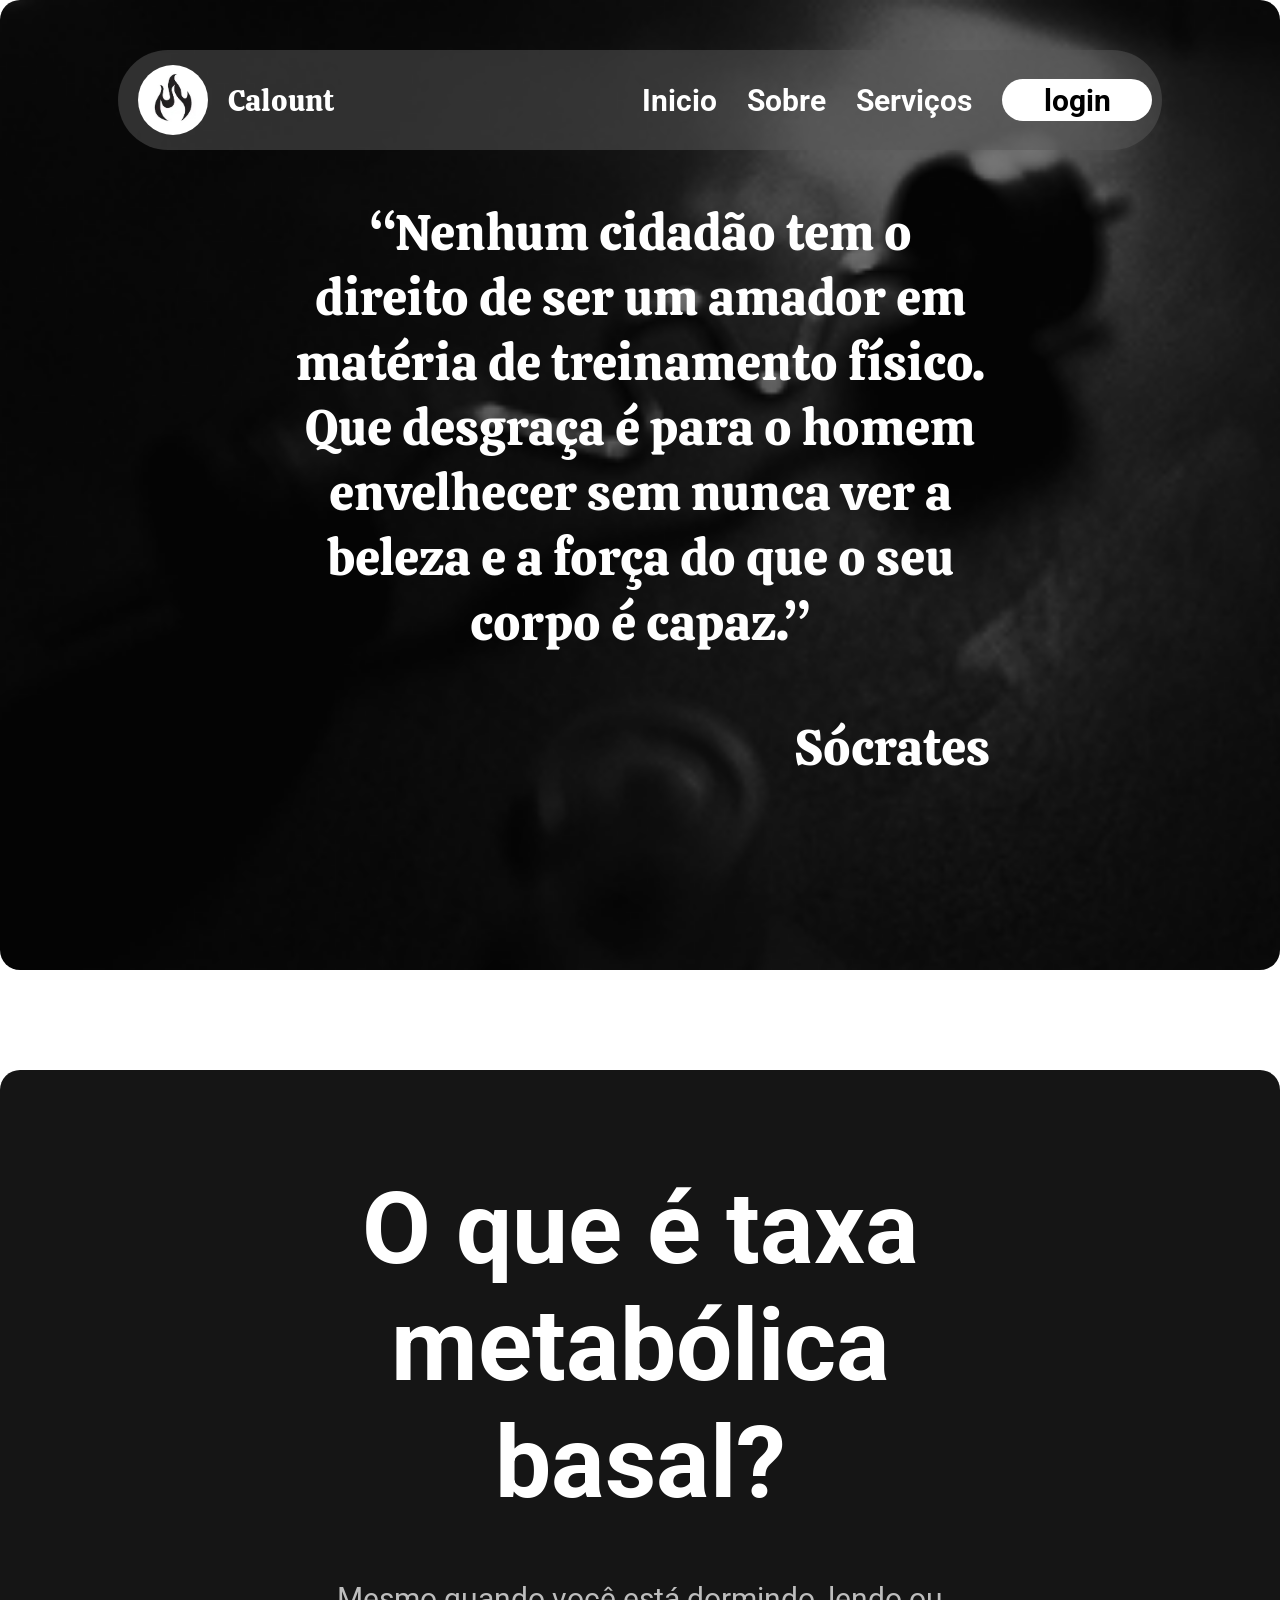
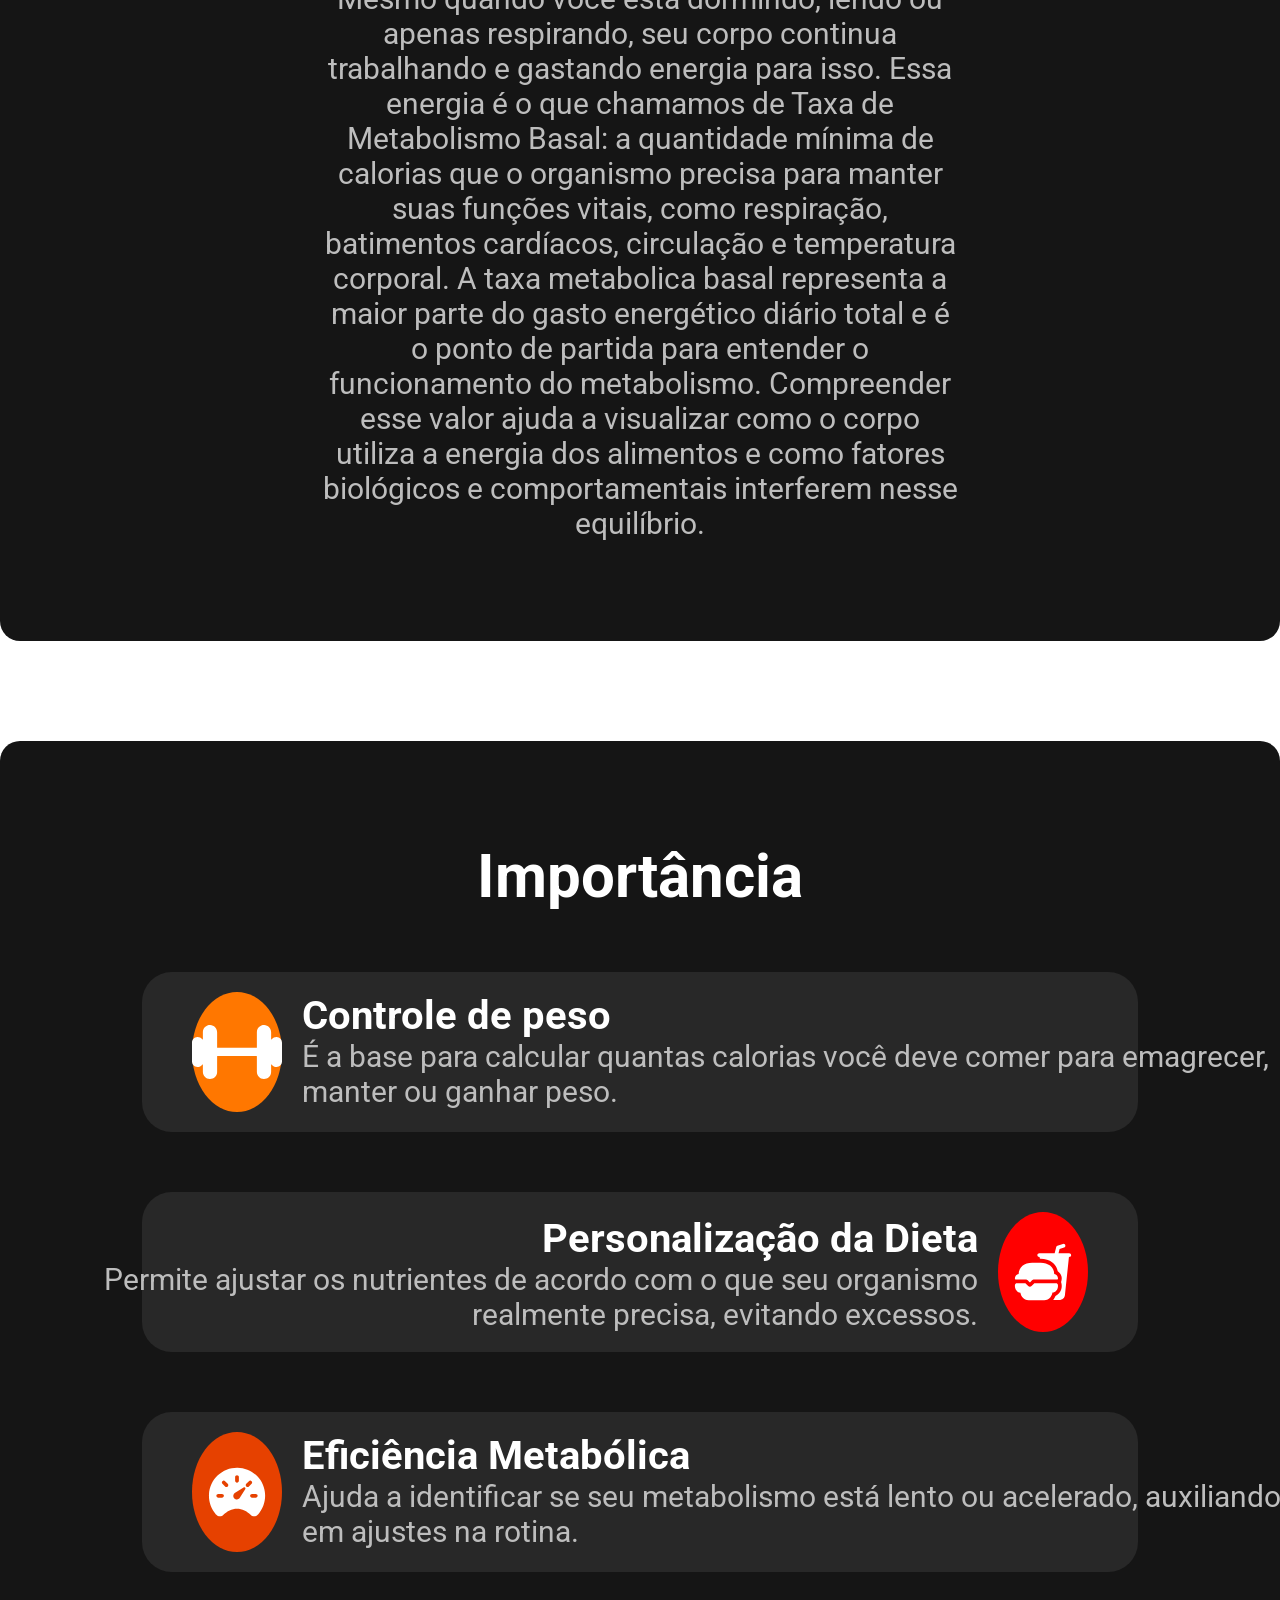
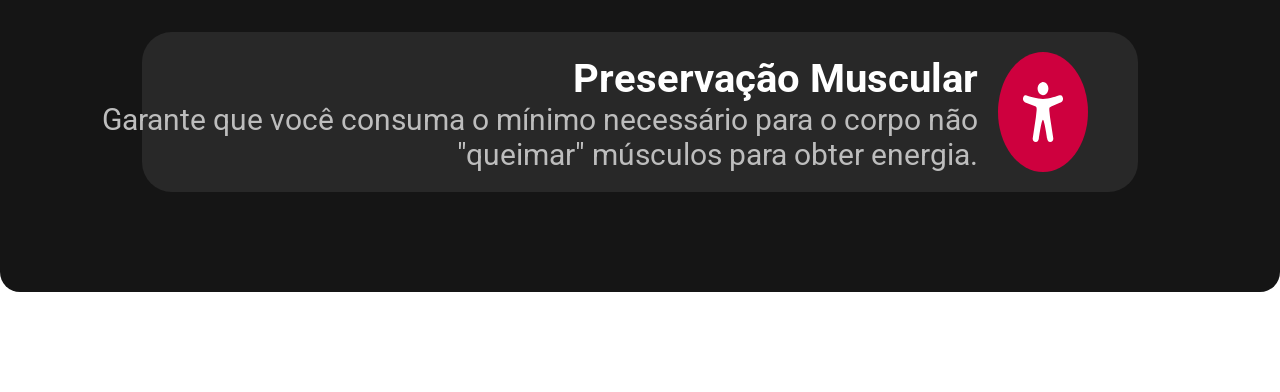
==== Institucional-web-site/landing-page/index.html @ 36893584 "feat: adding header, informations and benefics" ====
<!DOCTYPE html>
<html lang="en">
<head>
    <meta charset="UTF-8">
    <meta name="viewport" content="width=device-width, initial-scale=1.0">
    <title>Document</title>
    <link rel="stylesheet" href="styles/styleHeader.css">
    <link rel="stylesheet" href="styles/style.css">
    <link rel="stylesheet" href="styles/styleInitial.css">
    <link rel="stylesheet" href="styles/styleQuote.css">
    <link rel="stylesheet" href="styles/styleCardAbout.css">
    <link rel="stylesheet" href="styles/styleMetbolicRate.css">
    <link rel="stylesheet" href="styles/styleImportanceCard1.css">
    <link rel="stylesheet" href="styles/styleImportanceCard2.css">
    <link rel="stylesheet" href="styles/styleImportanceCard3.css">
    <link rel="stylesheet" href="styles/styleImportanceCard4.css">
</head>
<body>
    <div class="initialContainer">
        <header class="headerContainer">
            <div class="logoContainer">
                <div class="imgContainer">
                    <img src="../IMGs/logo.jpg" >
                </div>
                <div class="spanContainer">
                    <span>Calount</span>
                </div>
            </div>

            <div class="guideContainer">
                <span>Inicio</span>
                <span>Sobre</span>
                <span>Serviços</span>
                <button class="buttonContainer">login</button>
            </div>
        </header>

        <div class="quoteContainer">
            <div class="sentenceContainer">
                <span>“Nenhum cidadão tem o direito de ser um amador em matéria de treinamento físico. Que desgraça é para o homem envelhecer sem nunca ver a beleza e a força do que o seu corpo é capaz.”</span>
            </div>
            <div class="autorContainer">
                <span>Sócrates</span>
            </div>

            <div>
            </div>
            <div>
            </div>
        </div>
    </div>

    <div class="aboutContainer">
        <div class="titleImgContainer">
            <div class="titleContainer">
                <span>
                    O que é taxa metabólica basal?
                </span>
            </div>

        </div>

        <div class="decContainer">
            <span>
                Mesmo quando você está dormindo, lendo ou apenas respirando, seu corpo continua trabalhando e gastando energia para isso. Essa energia é o que chamamos de Taxa de Metabolismo Basal: a quantidade mínima de calorias que o organismo precisa para manter suas funções vitais, como respiração, batimentos cardíacos, circulação e temperatura corporal.

                A taxa metabolica basal representa a maior parte do gasto energético diário total e é o ponto de partida para entender o funcionamento do metabolismo. Compreender esse valor ajuda a visualizar como o corpo utiliza a energia dos alimentos e como fatores biológicos e comportamentais interferem nesse equilíbrio.


            </span>
        </div>
       
    </div>

    <div class="importanceContainer">
        <span class="importanceTitle">Importância</span>


        <div class="cardTopic1">
            <div class="imgContainer1">
                <img src="../IMGs/halter.svg">
            </div>
            <div class="textContainer1">
                <span class="title1">Controle de peso</span>
                <span class="text1">É a base para calcular quantas calorias você deve comer para emagrecer, manter ou ganhar peso.</span>
            </div>
        </div>

        <div class="cardTopic2">
            <div class="textContainer2">
                <span class="title2">Personalização da Dieta</span>
                <span class="text2">Permite ajustar os nutrientes de acordo com o que seu organismo realmente precisa, evitando excessos.</span>
            </div>
             <div class="imgContainer2">
                <img src="../IMGs/fast-food.svg">
            </div>
        </div>

        <div class="cardTopic3">
            <div class="imgContainer3">
                <img src="../IMGs/speedometer.svg">
            </div>
            <div class="textContainer3">
                <span class="title3">Eficiência Metabólica</span>
                <span class="text3">Ajuda a identificar se seu metabolismo está lento ou acelerado, auxiliando em ajustes na rotina.</span>
            </div>
        </div>

         <div class="cardTopic4">
            <div class="textContainer4">
                <span class="title4">Preservação Muscular</span>
                <span class="text4">Garante que você consuma o mínimo necessário para o corpo não "queimar" músculos para obter energia.</span>
            </div>
             <div class="imgContainer4">
                <img src="../IMGs/guy.svg">
            </div>
        </div>

        
        
         
        
    </div>

    <div>
        
    </div>

</body>
</html>
---- Institucional-web-site/landing-page/styles/styleHeader.css ----
.initialContainer .headerContainer{
    background-color: #56565682;
    width: 80%;
    height: 100px;
    display: flex;
    flex-direction: row;
    align-items: center;
    padding-left: 20px;
    border-radius: 100px;
    display: flex;
    justify-content: space-between;
}

.initialContainer .headerContainer .logoContainer {
    height: 100%;
    width: 260px;
    display: flex;
    flex-direction: row;
    align-items: center;
    
}

.initialContainer .headerContainer .logoContainer .imgContainer {
    border-radius: 100%;
    height: 70%;
    width: 70px;
}
.initialContainer .headerContainer .logoContainer .imgContainer img{
    height: 100%;
    width: 100%;
    border-radius: 100%;
}

.initialContainer .headerContainer .logoContainer .spanContainer {
    font-size: 30px;
    font-family: "calistoga";
    color: white;
    padding-left: 20px;
}

.initialContainer .headerContainer .logoContainer .spanContainer:hover{
    cursor: default;
}

.initialContainer .headerContainer .guideContainer {
    display: flex;
    flex-direction: row;
    height: 70%;
    padding: 10px;
    justify-content: center;
    align-items: center;
    gap: 30px;
   
}

.initialContainer .headerContainer .guideContainer span {
    font-family: "roboto";
    font-weight: bold;
    color: white;
    font-size: 30px;
}
.initialContainer .headerContainer .guideContainer span:hover{
    color: rgb(210, 210, 210);
    cursor: pointer;

}

.initialContainer .headerContainer .guideContainer span:active{
    color: rgb(161, 161, 161);
    transform: scale(0.98);
    
}

.initialContainer .headerContainer .guideContainer .buttonContainer {
    height: 60%;
    width: 150px;
    border-radius: 30px;
    font-family: "roboto";
    font-size: 30px;
    font-weight: bold;
    color: black;
    background-color: rgb(255, 255, 255);
}
.initialContainer .headerContainer .guideContainer .buttonContainer:hover {
    background-color: rgb(210, 210, 210);
}
.initialContainer .headerContainer .guideContainer .buttonContainer:active{
    background-color: rgb(161, 161, 161);
    transform: scale(0.98);
}
---- Institucional-web-site/landing-page/styles/style.css ----
@font-face {
    font-family: "calistoga";
    src: url(../../font/Calistoga-Regular.ttf) format("woff2");
}

@font-face {
    font-family: "roboto";
    src: url(../../font/Roboto-VariableFont_wdth\,wght.ttf) format("woff2");
}

* {
  margin: 0;
  padding: 0;
  border: 0;
  
  
}
body{
    background-color: rgb(255, 255, 255);
    display: flex;
    flex-direction: column;
    align-items: center;
    gap: 100px;
}
---- Institucional-web-site/landing-page/styles/styleInitial.css ----
.initialContainer {
    background-image: url("../../IMGs/gym.png");
    background-repeat: no-repeat;
    background-size: cover;
    display: flex;
    align-items: center;
    padding-top: 50px;
    padding-bottom: 70px;
    width: 100%;
    flex-direction: column;
    gap: 50px;
    border-radius: 20px;
}
---- Institucional-web-site/landing-page/styles/styleQuote.css ----
.quoteContainer {

width: 700px;
display: flex;
justify-content: center;
flex-direction: column;
font-family: "calistoga";
font-size: 50px;
color: white;
gap: 60px;
}

.quoteContainer .sentenceContainer {

display: flex;
text-align: center;
height: 80%;
}

.quoteContainer .autorContainer {
display: flex;
justify-content: flex-end;
}
---- Institucional-web-site/landing-page/styles/styleMetbolicRate.css ----
.aboutContainer {
    background-color: #151515;
    width: 100%;
    border-radius: 20px;
    display: flex;
    flex-direction: column;
    justify-content: center;
    align-items: center;
    gap: 60px;
    padding-bottom: 100px;
    padding-top: 100px;
     /* background: linear-gradient(to top, #ffffff, #151515); */
}
.aboutContainer .titleImgContainer{
    display: flex;
    flex-direction: row;
    justify-content: center;
    width: 100%;
   
}

.aboutContainer .titleContainer{
    display: flex;
    justify-content: center;
    text-align: center;
    width: 50%;
    align-items: center;
    font-family: "roboto";
    font-weight: bold;
    color: white;
    font-size: 100px;
}

.aboutContainer .decContainer{
font-family: "roboto";
font-size: 30px;
text-align: center;
color: #BDBDBD;
width: 50%;
}
---- Institucional-web-site/landing-page/styles/styleImportanceCard1.css ----
.importanceContainer {
    background-color: #151515;
    width: 100%;
    border-radius: 20px;
    display: flex;
    flex-direction: column;
    justify-content: center;
    align-items: center;
    gap: 60px;
    padding-bottom: 100px;
    padding-top: 100px;
}
.importanceContainer .importanceTitle {
    color: white;
    font-family: "roboto";
    font-size: 60px;
    font-weight: bold;
}

.importanceContainer .cardTopic1 {
    background-color: rgb(40, 40, 40);
     width: 70%;
    height: 120px;
    padding: 20px;
    padding-left: 50px;
    padding-right: 50px;
    display: flex;
    flex-direction: row;
    gap: 20px;
    border-radius: 30px;
}

.importanceContainer .cardTopic1 .imgContainer1 {
    background-color: #FF7700;
    height: 120px;
    width: 120px;
    border-radius: 100%;
    display: flex;
    justify-content: center;
}

.importanceContainer .cardTopic1 .imgContainer1 img{
  
    height: 60px;
    width: 90px;
    display: flex;
    justify-content: center;
    align-self: center;
}

.importanceContainer .cardTopic1 .textContainer1 {  
    display: flex;
    flex-direction: column;
}

.importanceContainer .cardTopic1 .textContainer1 .title1{
    font-family: "roboto";
    color: white;
    font-size: 40px;
    font-weight: bold;
}

.importanceContainer .cardTopic1 .textContainer1 .text1{
    font-family: "roboto";
    width: 1000px;
    color: #BDBDBD;
    font-size: 30px;
    text-align: left;
}
---- Institucional-web-site/landing-page/styles/styleImportanceCard2.css ----
.importanceContainer .cardTopic2 {
    background-color: rgb(40, 40, 40);
    width: 70%;
    height: 120px;
    padding: 20px;
    padding-left: 50px;
    padding-right: 50px;
    display: flex;
    flex-direction: row;
    justify-content: flex-end;
    gap: 20px;
    border-radius: 30px;
}

.importanceContainer .cardTopic2 .imgContainer2 {
    background-color: #FF0000;
    height: 120px;
    width: 120px;
    border-radius: 100%;
    display: flex;
    justify-content: center;
}

.importanceContainer .cardTopic2 .imgContainer2 img{
    height: 60px;
    width: 90px;
    display: flex;
    justify-content: center;
    align-self: center;
}

.importanceContainer .cardTopic2 .textContainer2 {  
    display: flex;
    flex-direction: column;
    justify-content: flex-end;
}

.importanceContainer .cardTopic2 .textContainer2 .title2{
    font-family: "roboto";
    color: white;
    font-size: 40px;
    font-weight: bold;
    display: flex;
    justify-content: flex-end;
}

.importanceContainer .cardTopic2 .textContainer2 .text2{
    font-family: "roboto";
    display: flex;
    justify-content: flex-end;
    width: 1000px;
    color: #BDBDBD;
    font-size: 30px;
    text-align: right;
}
---- Institucional-web-site/landing-page/styles/styleImportanceCard3.css ----
.importanceContainer .cardTopic3 {
    background-color: rgb(40, 40, 40);
     width: 70%;
    height: 120px;
    padding: 20px;
    padding-left: 50px;
    padding-right: 50px;
    display: flex;
    flex-direction: row;
    gap: 20px;
    border-radius: 30px;
}

.importanceContainer .cardTopic3 .imgContainer3 {
    background-color: #E64100;
    height: 120px;
    width: 120px;
    border-radius: 100%;
    display: flex;
    justify-content: center;
}

.importanceContainer .cardTopic3 .imgContainer3 img{
  
    height: 60px;
    width: 90px;
    display: flex;
    justify-content: center;
    align-self: center;
}

.importanceContainer .cardTopic3 .textContainer3 {  
    display: flex;
    flex-direction: column;
}

.importanceContainer .cardTopic3 .textContainer3 .title3{
    font-family: "roboto";
    color: white;
    font-size: 40px;
    font-weight: bold;
}

.importanceContainer .cardTopic3 .textContainer3 .text3{
    font-family: "roboto";
    width: 1000px;
    color: #BDBDBD;
    font-size: 30px;
    text-align: left;
}
---- Institucional-web-site/landing-page/styles/styleImportanceCard4.css ----
.importanceContainer .cardTopic4 {
    background-color: rgb(40, 40, 40);
    width: 70%;
    height: 120px;
    padding: 20px;
    padding-left: 50px;
    padding-right: 50px;
    display: flex;
    flex-direction: row;
    justify-content: flex-end;
    gap: 20px;
    border-radius: 30px;
}

.importanceContainer .cardTopic4 .imgContainer4 {
    background-color: #CE003E;
    height: 120px;
    width: 120px;
    border-radius: 100%;
    display: flex;
    justify-content: center;
}

.importanceContainer .cardTopic4 .imgContainer4 img{
    height: 60px;
    width: 90px;
    display: flex;
    justify-content: center;
    align-self: center;
}

.importanceContainer .cardTopic4 .textContainer4 {  
    display: flex;
    flex-direction: column;
    justify-content: flex-end;
}

.importanceContainer .cardTopic4 .textContainer4 .title4{
    font-family: "roboto";
    color: white;
    font-size: 40px;
    font-weight: bold;
    display: flex;
    justify-content: flex-end;
}

.importanceContainer .cardTopic4 .textContainer4 .text4{
    font-family: "roboto";
    display: flex;
    justify-content: flex-end;
    width: 1000px;
    color: #BDBDBD;
    font-size: 30px;
    text-align: right;
}
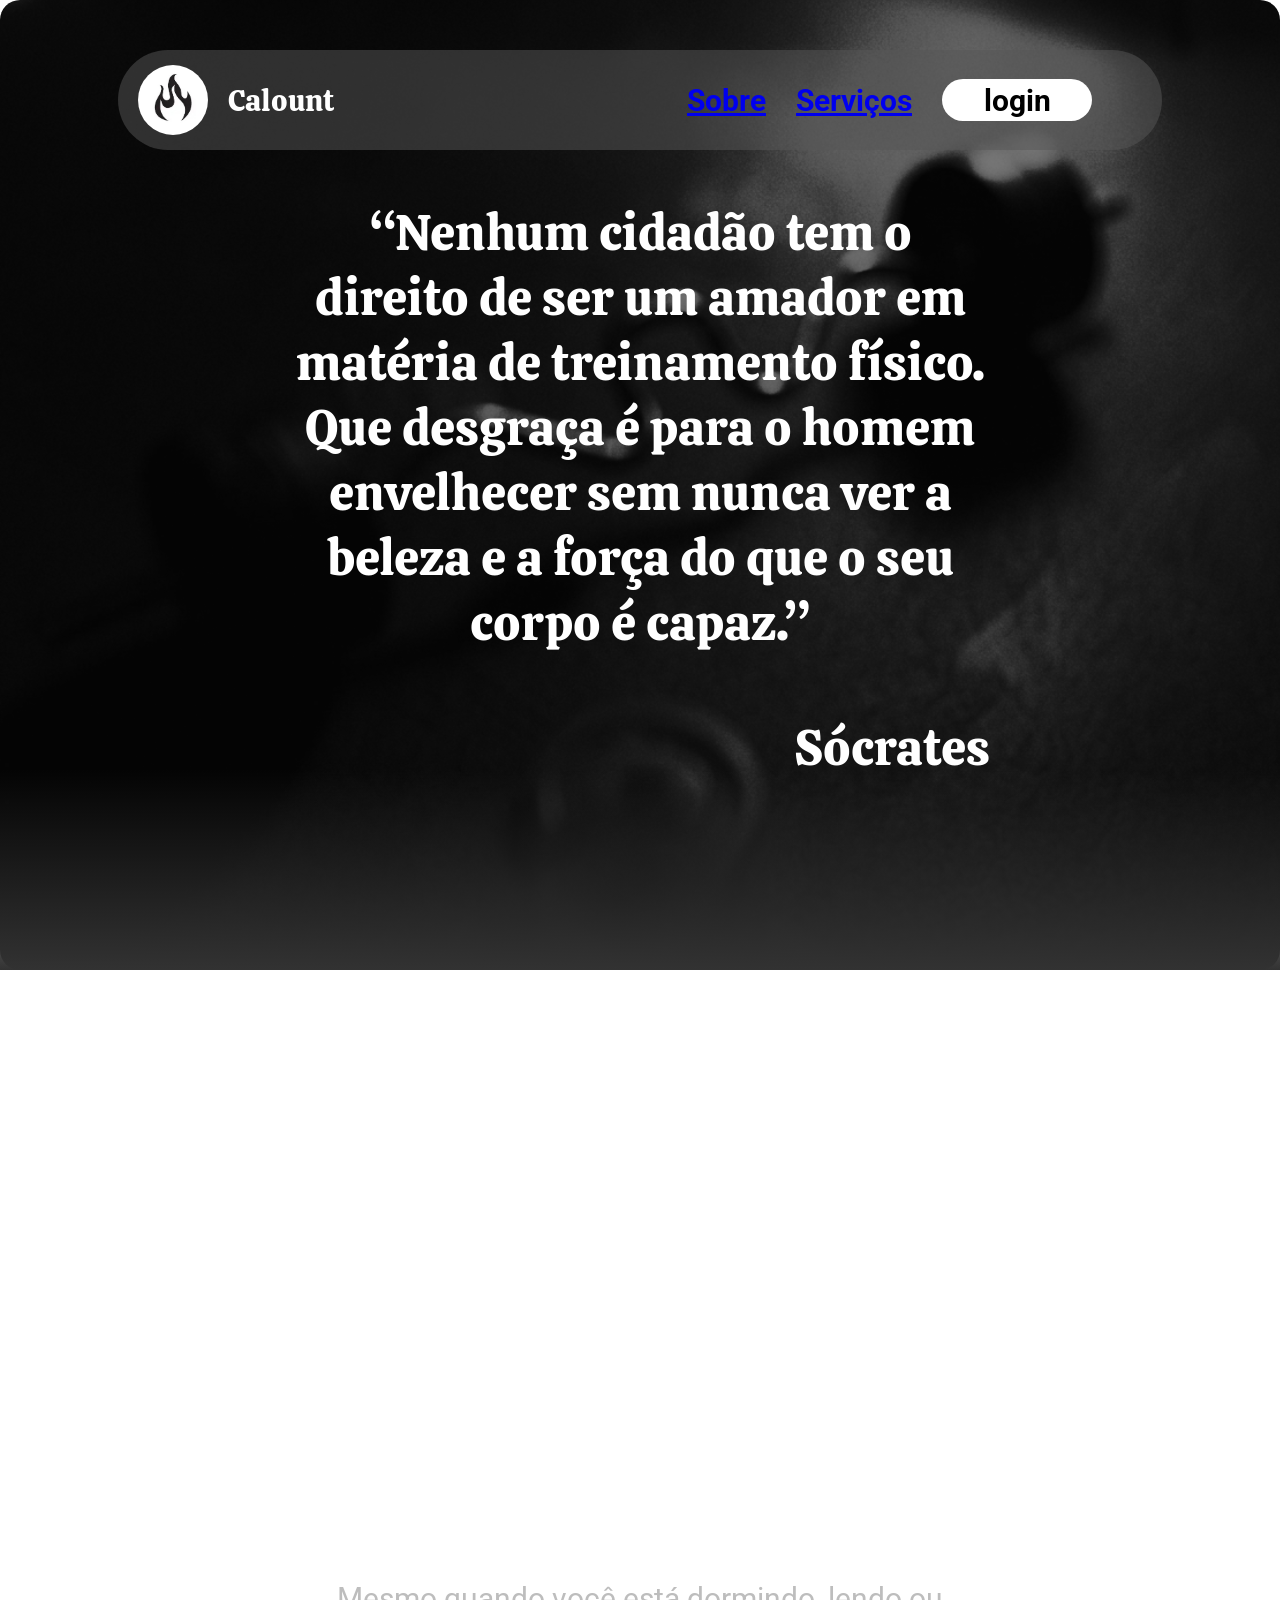
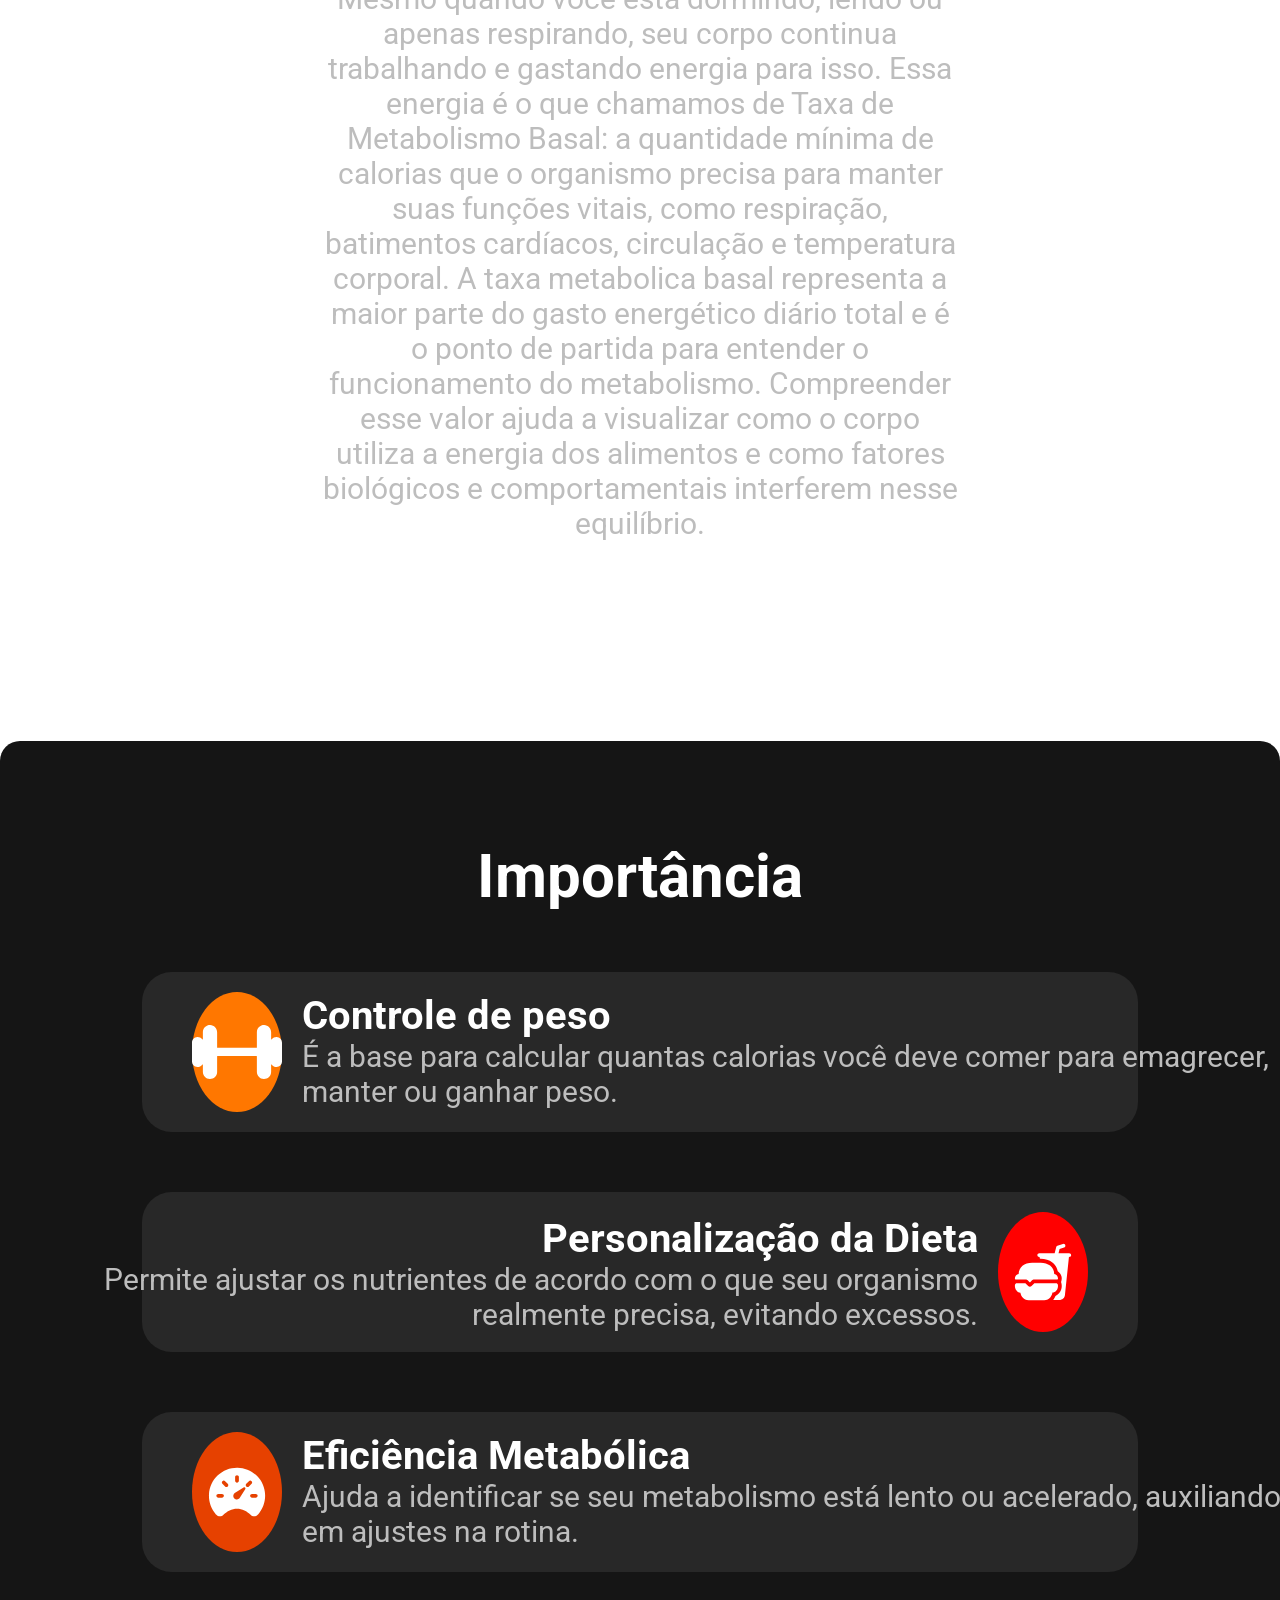
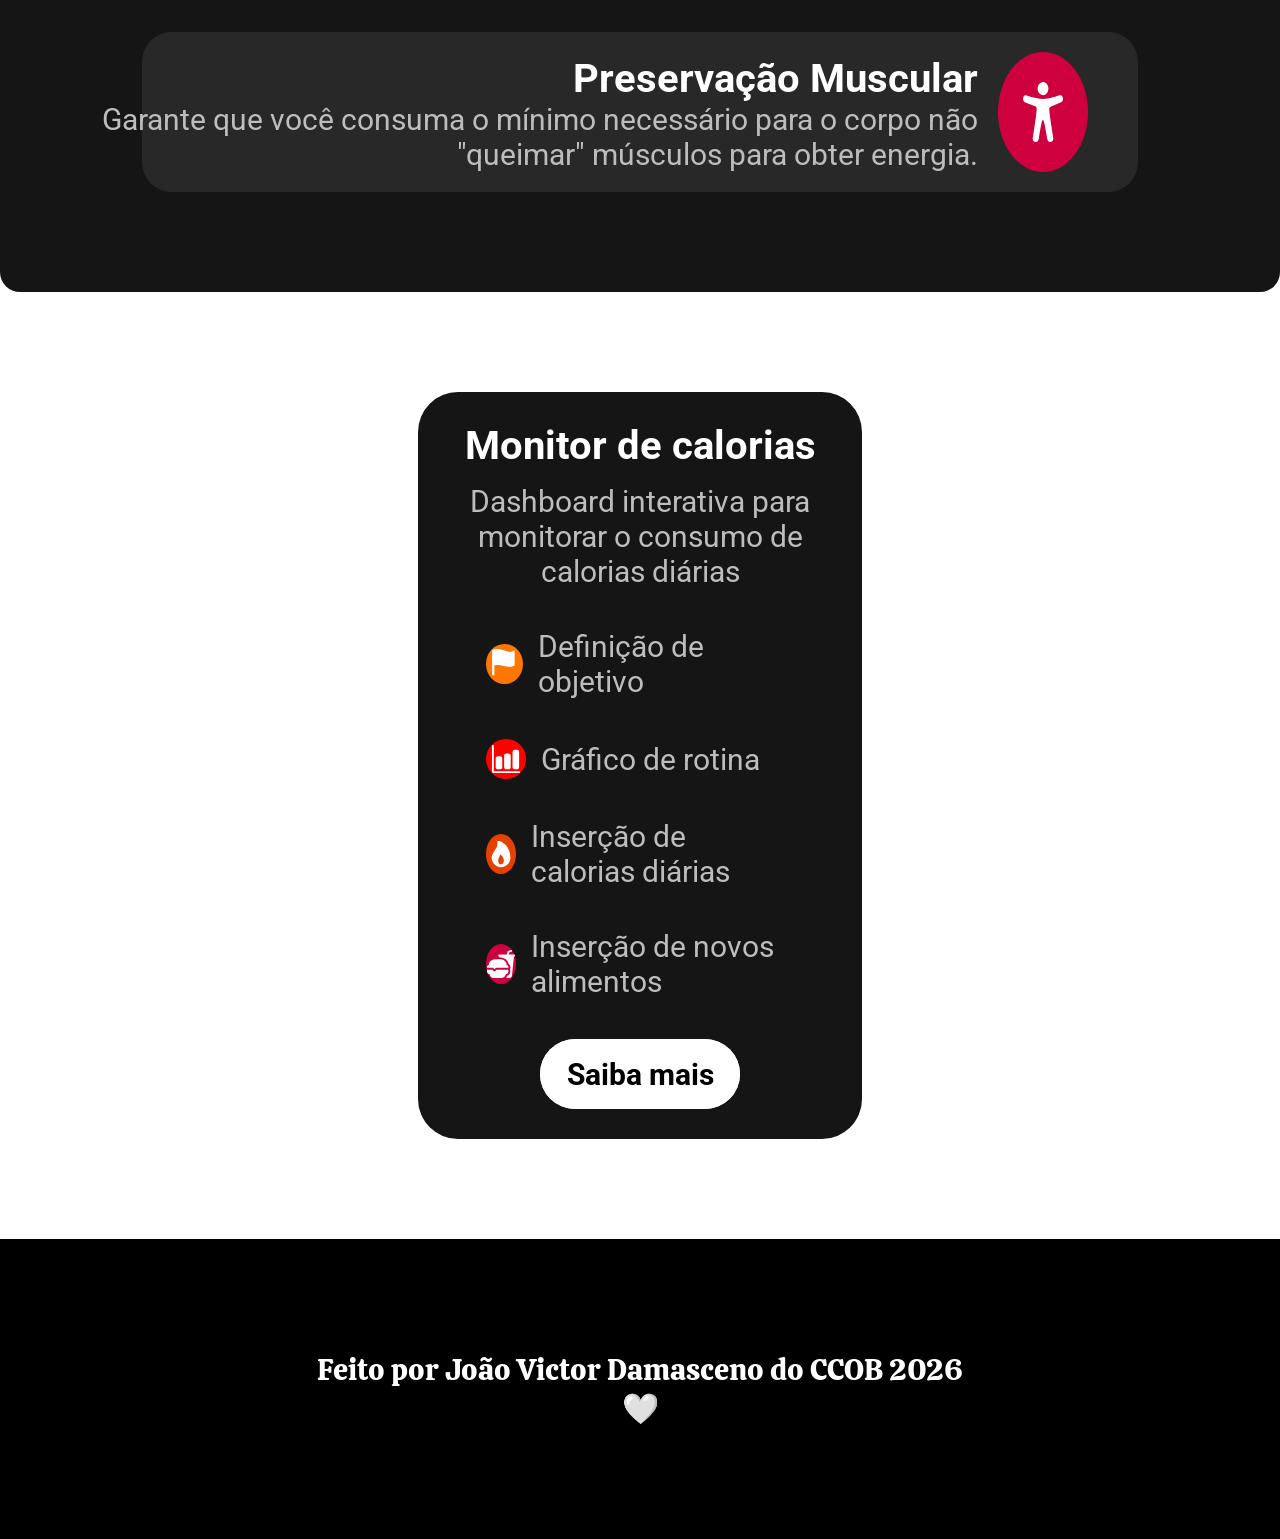
==== commit 8cbd9f1b: "feat: add dashboard screen and data-base-scripts" ====
--- a/Institucional-web-site/landing-page/index.html
+++ b/Institucional-web-site/landing-page/index.html
@@ -14,6 +14,8 @@
     <link rel="stylesheet" href="styles/styleImportanceCard2.css">
     <link rel="stylesheet" href="styles/styleImportanceCard3.css">
     <link rel="stylesheet" href="styles/styleImportanceCard4.css">
+    <link rel="stylesheet" href="./styles/styleServicesContainer.css">
+    <link rel="stylesheet" href="./styles/styleFooter.css">
 </head>
 <body>
     <div class="initialContainer">
@@ -28,10 +30,11 @@
             </div>
 
             <div class="guideContainer">
-                <span>Inicio</span>
-                <span>Sobre</span>
-                <span>Serviços</span>
-                <button class="buttonContainer">login</button>
+               
+                <span><a href="#section-about">Sobre</a></span>
+                <span><a href="#services-section">Serviços</a></span>
+                <button class="buttonContainer" onclick="window.location.href = '../Login/index.html'">login</button>
+             
             </div>
         </header>
 
@@ -50,81 +53,130 @@
         </div>
     </div>
 
-    <div class="aboutContainer">
-        <div class="titleImgContainer">
-            <div class="titleContainer">
+    
+        <div class="aboutContainer" id="section-about">
+            <div class="titleImgContainer">
+                <div class="titleContainer">
+                    <span>
+                        O que é taxa metabólica basal?
+                    </span>
+                </div>
+
+            </div>
+
+            <div class="decContainer">
                 <span>
-                    O que é taxa metabólica basal?
+                    Mesmo quando você está dormindo, lendo ou apenas respirando, seu corpo continua trabalhando e gastando energia para isso. Essa energia é o que chamamos de Taxa de Metabolismo Basal: a quantidade mínima de calorias que o organismo precisa para manter suas funções vitais, como respiração, batimentos cardíacos, circulação e temperatura corporal.
+
+                    A taxa metabolica basal representa a maior parte do gasto energético diário total e é o ponto de partida para entender o funcionamento do metabolismo. Compreender esse valor ajuda a visualizar como o corpo utiliza a energia dos alimentos e como fatores biológicos e comportamentais interferem nesse equilíbrio.
+
+
                 </span>
             </div>
+        
+        </div>
+   
 
-        </div>
-
-        <div class="decContainer">
-            <span>
-                Mesmo quando você está dormindo, lendo ou apenas respirando, seu corpo continua trabalhando e gastando energia para isso. Essa energia é o que chamamos de Taxa de Metabolismo Basal: a quantidade mínima de calorias que o organismo precisa para manter suas funções vitais, como respiração, batimentos cardíacos, circulação e temperatura corporal.
-
-                A taxa metabolica basal representa a maior parte do gasto energético diário total e é o ponto de partida para entender o funcionamento do metabolismo. Compreender esse valor ajuda a visualizar como o corpo utiliza a energia dos alimentos e como fatores biológicos e comportamentais interferem nesse equilíbrio.
+    
+        <div class="importanceContainer">
+            <span class="importanceTitle">Importância</span>
 
 
-            </span>
-        </div>
-       
-    </div>
+            <div class="cardTopic1">
+                <div class="imgContainer1">
+                    <img src="../IMGs/halter.svg">
+                </div>
+                <div class="textContainer1">
+                    <span class="title1">Controle de peso</span>
+                    <span class="text1">É a base para calcular quantas calorias você deve comer para emagrecer, manter ou ganhar peso.</span>
+                </div>
+            </div>
 
-    <div class="importanceContainer">
-        <span class="importanceTitle">Importância</span>
+            <div class="cardTopic2">
+                <div class="textContainer2">
+                    <span class="title2">Personalização da Dieta</span>
+                    <span class="text2">Permite ajustar os nutrientes de acordo com o que seu organismo realmente precisa, evitando excessos.</span>
+                </div>
+                <div class="imgContainer2">
+                    <img src="../IMGs/fast-food.svg">
+                </div>
+            </div>
 
+            <div class="cardTopic3">
+                <div class="imgContainer3">
+                    <img src="../IMGs/speedometer.svg">
+                </div>
+                <div class="textContainer3">
+                    <span class="title3">Eficiência Metabólica</span>
+                    <span class="text3">Ajuda a identificar se seu metabolismo está lento ou acelerado, auxiliando em ajustes na rotina.</span>
+                </div>
+            </div>
 
-        <div class="cardTopic1">
-            <div class="imgContainer1">
-                <img src="../IMGs/halter.svg">
-            </div>
-            <div class="textContainer1">
-                <span class="title1">Controle de peso</span>
-                <span class="text1">É a base para calcular quantas calorias você deve comer para emagrecer, manter ou ganhar peso.</span>
+            <div class="cardTopic4">
+                <div class="textContainer4">
+                    <span class="title4">Preservação Muscular</span>
+                    <span class="text4">Garante que você consuma o mínimo necessário para o corpo não "queimar" músculos para obter energia.</span>
+                </div>
+                <div class="imgContainer4">
+                    <img src="../IMGs/guy.svg">
+                </div>
             </div>
         </div>
 
-        <div class="cardTopic2">
-            <div class="textContainer2">
-                <span class="title2">Personalização da Dieta</span>
-                <span class="text2">Permite ajustar os nutrientes de acordo com o que seu organismo realmente precisa, evitando excessos.</span>
+    
+        <div class="servicesContainer" id="services-section">
+            <div class="titleContainer">
+                <span class="title">Monitor de calorias</span>
+                <span class="desc">Dashboard interativa para monitorar o consumo de calorias diárias</span>
             </div>
-             <div class="imgContainer2">
-                <img src="../IMGs/fast-food.svg">
+
+            <div class="beneficsContainer">
+                <div class="benefic">
+                    <div class="iconBenefic">
+                        <img src="../IMGs/Vector (1).svg" class="icon">
+                    </div>
+                    <span>Definição de objetivo</span>
+                </div>
+
+                <div class="benefic">
+                    <div class="iconBenefic2">
+                        <img src="../IMGs/bar-chart.svg" class="icon2">
+                    </div>
+                    <span>Gráfico de rotina</span>
+                </div>
+
+                <div class="benefic">
+                    <div class="iconBenefic3">
+                        <img src="../IMGs/flame.svg" class="icon3">
+                    </div>
+                    <span>Inserção de calorias diárias</span>
+                </div>
+
+                <div class="benefic">
+                    <div class="iconBenefic4">
+                        <img src="../IMGs/fast-food.svg" class="icon4">
+                    </div>
+                    <span>Inserção de novos alimentos</span>
+                </div>
+            
+            </div>
+
+            <div class="buttonContainer">
+                <button class="buttonContainer"  onclick="window.location.href = '../Login/index.html'">
+                    Saiba mais
+                </button>
             </div>
         </div>
+    
 
-        <div class="cardTopic3">
-            <div class="imgContainer3">
-                <img src="../IMGs/speedometer.svg">
-            </div>
-            <div class="textContainer3">
-                <span class="title3">Eficiência Metabólica</span>
-                <span class="text3">Ajuda a identificar se seu metabolismo está lento ou acelerado, auxiliando em ajustes na rotina.</span>
-            </div>
-        </div>
-
-         <div class="cardTopic4">
-            <div class="textContainer4">
-                <span class="title4">Preservação Muscular</span>
-                <span class="text4">Garante que você consuma o mínimo necessário para o corpo não "queimar" músculos para obter energia.</span>
-            </div>
-             <div class="imgContainer4">
-                <img src="../IMGs/guy.svg">
-            </div>
-        </div>
-
-        
-        
-         
-        
-    </div>
-
-    <div>
-        
-    </div>
+    <footer class="footerContainer">
+        <span>
+            Feito por João Victor Damasceno do CCOB 2026 
+        </span>
+        <span>
+            🤍
+        </span>
+    </footer>
 
 </body>
 </html>
--- a/Institucional-web-site/landing-page/styles/styleHeader.css
+++ b/Institucional-web-site/landing-page/styles/styleHeader.css
@@ -51,6 +51,7 @@
     justify-content: center;
     align-items: center;
     gap: 30px;
+    padding-right: 70px;
    
 }
 
@@ -60,13 +61,13 @@
     color: white;
     font-size: 30px;
 }
-.initialContainer .headerContainer .guideContainer span:hover{
+.initialContainer .headerContainer .guideContainer a:hover{
     color: rgb(210, 210, 210);
     cursor: pointer;
 
 }
 
-.initialContainer .headerContainer .guideContainer span:active{
+.initialContainer .headerContainer .guideContainer a:active{
     color: rgb(161, 161, 161);
     transform: scale(0.98);
     
@@ -77,6 +78,7 @@
     width: 150px;
     border-radius: 30px;
     font-family: "roboto";
+
     font-size: 30px;
     font-weight: bold;
     color: black;
@@ -84,6 +86,7 @@
 }
 .initialContainer .headerContainer .guideContainer .buttonContainer:hover {
     background-color: rgb(210, 210, 210);
+     cursor: pointer;
 }
 .initialContainer .headerContainer .guideContainer .buttonContainer:active{
     background-color: rgb(161, 161, 161);
--- a/Institucional-web-site/landing-page/styles/styleInitial.css
+++ b/Institucional-web-site/landing-page/styles/styleInitial.css
@@ -1,5 +1,6 @@
 .initialContainer {
-    background-image: url("../../IMGs/gym.png");
+    background-image: url("../../IMGs/gym.svg");
+    position: relative;
     background-repeat: no-repeat;
     background-size: cover;
     display: flex;
@@ -10,4 +11,14 @@
     flex-direction: column;
     gap: 50px;
     border-radius: 20px;
+}
+
+.initialContainer::after{
+   content: "";
+  position: absolute;
+  bottom: 0;
+  left: 0;
+  width: 100%;
+  height: 200px;
+  background: linear-gradient(to bottom, rgba(0, 0, 0, 0), rgb(50, 50, 50));
 }
--- a/Institucional-web-site/landing-page/styles/styleMetbolicRate.css
+++ b/Institucional-web-site/landing-page/styles/styleMetbolicRate.css
@@ -1,5 +1,5 @@
 .aboutContainer {
-    background-color: #151515;
+    
     width: 100%;
     border-radius: 20px;
     display: flex;
@@ -10,13 +10,12 @@
     padding-bottom: 100px;
     padding-top: 100px;
      /* background: linear-gradient(to top, #ffffff, #151515); */
+     position: relative;
 }
 .aboutContainer .titleImgContainer{
     display: flex;
     flex-direction: row;
     justify-content: center;
-    width: 100%;
-   
 }
 
 .aboutContainer .titleContainer{
--- a/Institucional-web-site/landing-page/styles/styleImportanceCard1.css
+++ b/Institucional-web-site/landing-page/styles/styleImportanceCard1.css
@@ -28,6 +28,13 @@
     flex-direction: row;
     gap: 20px;
     border-radius: 30px;
+    transition: 0.5s;
+}
+
+.importanceContainer .cardTopic1:hover {
+background-color: rgb(45, 45, 45);
+transform: scale(1.10);
+
 }
 
 .importanceContainer .cardTopic1 .imgContainer1 {
--- a/Institucional-web-site/landing-page/styles/styleImportanceCard2.css
+++ b/Institucional-web-site/landing-page/styles/styleImportanceCard2.css
@@ -10,6 +10,12 @@
     justify-content: flex-end;
     gap: 20px;
     border-radius: 30px;
+     transition: 0.5s;
+}
+.importanceContainer .cardTopic2:hover{
+    background-color: rgb(45, 45, 45);
+    transform: scale(1.10);
+    
 }
 
 .importanceContainer .cardTopic2 .imgContainer2 {
--- a/Institucional-web-site/landing-page/styles/styleImportanceCard3.css
+++ b/Institucional-web-site/landing-page/styles/styleImportanceCard3.css
@@ -9,7 +9,15 @@
     flex-direction: row;
     gap: 20px;
     border-radius: 30px;
+     transition: 0.5s;
 }
+
+.importanceContainer .cardTopic3:hover{
+    background-color: rgb(45, 45, 45);
+    transform: scale(1.10);
+    
+}
+
 
 .importanceContainer .cardTopic3 .imgContainer3 {
     background-color: #E64100;
--- a/Institucional-web-site/landing-page/styles/styleImportanceCard4.css
+++ b/Institucional-web-site/landing-page/styles/styleImportanceCard4.css
@@ -10,6 +10,12 @@
     justify-content: flex-end;
     gap: 20px;
     border-radius: 30px;
+     transition: 0.5s;
+}
+.importanceContainer .cardTopic4:hover{
+    background-color: rgb(45, 45, 45);
+    transform: scale(1.10);
+    
 }
 
 .importanceContainer .cardTopic4 .imgContainer4 {
--- a/Institucional-web-site/landing-page/styles/styleServicesContainer.css
+++ b/Institucional-web-site/landing-page/styles/styleServicesContainer.css
@@ -0,0 +1,132 @@
+.servicesContainer {
+    background-color: #151515;
+    width: 30%;
+    border-radius: 40px;
+    display: flex;
+    flex-direction: column;
+    justify-content: center;
+    align-items: center;
+    padding: 30px;
+    gap: 40px
+}
+
+.servicesContainer .buttonContainer {
+    width: 200px;
+    height: 70px;
+    border-radius: 50px;
+    font-family: "roboto";
+    font-size: 30px;
+    font-weight: bold;
+    color: black;
+    background-color: rgb(255, 255, 255);
+    display: flex;
+    justify-content: center;
+    align-items: center;
+}
+
+.servicesContainer .buttonContainer:hover{
+    background-color: rgb(210, 210, 210);
+     cursor: pointer;
+}
+
+.servicesContainer .buttonContainer:active{
+     background-color: rgb(161, 161, 161);
+    transform: scale(0.98);
+}
+
+.servicesContainer .titleContainer{
+display: flex;
+flex-direction: column;
+align-items: center;
+gap: 15px;
+}
+
+.servicesContainer .titleContainer .title{
+    color: white;
+    font-family: "roboto";
+    font-size: 40px;
+    font-weight: bold;
+}
+
+.servicesContainer .titleContainer .desc {
+    font-family: "roboto";
+    color: #BDBDBD;
+    font-size: 30px;
+    text-align: center;
+}
+
+.servicesContainer .beneficsContainer {
+width: 80%;
+display: flex;
+flex-direction: column;
+gap: 40px;
+}
+
+.servicesContainer .beneficsContainer .benefic{
+display: flex;
+flex-direction: row;
+align-items: center;
+gap: 15px;
+}
+
+.servicesContainer .beneficsContainer .benefic span {
+color: #BDBDBD;
+font-family: "roboto";
+font-size: 30px;
+}
+
+.servicesContainer .beneficsContainer .benefic .iconBenefic {
+background-color: #FF7700;
+height: 40px;
+width: 40px;
+border-radius: 100%;
+display: flex;
+justify-content: center;
+align-items: center;
+}
+.servicesContainer .beneficsContainer .benefic .iconBenefic .icon {
+    height: 30px;
+    width: 30px;
+}
+.servicesContainer .beneficsContainer .benefic .iconBenefic2 {
+background-color: #FF0000;
+height: 40px;
+width: 40px;
+border-radius: 100%;
+display: flex;
+justify-content: center;
+align-items: center;
+}
+.servicesContainer .beneficsContainer .benefic .iconBenefic2 .icon2 {
+    height: 30px;
+    width: 30px;
+}
+.servicesContainer .beneficsContainer .benefic .iconBenefic3 {
+background-color: #E64100;
+height: 40px;
+width: 40px;
+border-radius: 100%;
+display: flex;
+justify-content: center;
+align-items: center;
+}
+.servicesContainer .beneficsContainer .benefic .iconBenefic3 .icon3 {
+    height: 30px;
+    width: 30px;
+}
+.servicesContainer .beneficsContainer .benefic .iconBenefic4 {
+background-color: #CE003E;
+height: 40px;
+width: 40px;
+border-radius: 100%;
+display: flex;
+justify-content: center;
+align-items: center;
+}
+.servicesContainer .beneficsContainer .benefic .iconBenefic4 .icon4 {
+    height: 30px;
+    width: 30px;
+}
+
+
+
--- a/Institucional-web-site/landing-page/styles/styleFooter.css
+++ b/Institucional-web-site/landing-page/styles/styleFooter.css
@@ -0,0 +1,15 @@
+.footerContainer{
+    height: 300px;
+    background-color: rgb(0, 0, 0);
+    width: 100%;
+    display: flex;
+    justify-content: center;
+    align-items: center;
+    flex-direction: column;
+}
+
+.footerContainer span {
+    font-family: "calistoga";
+    color: white;
+    font-size: 30px;
+}
